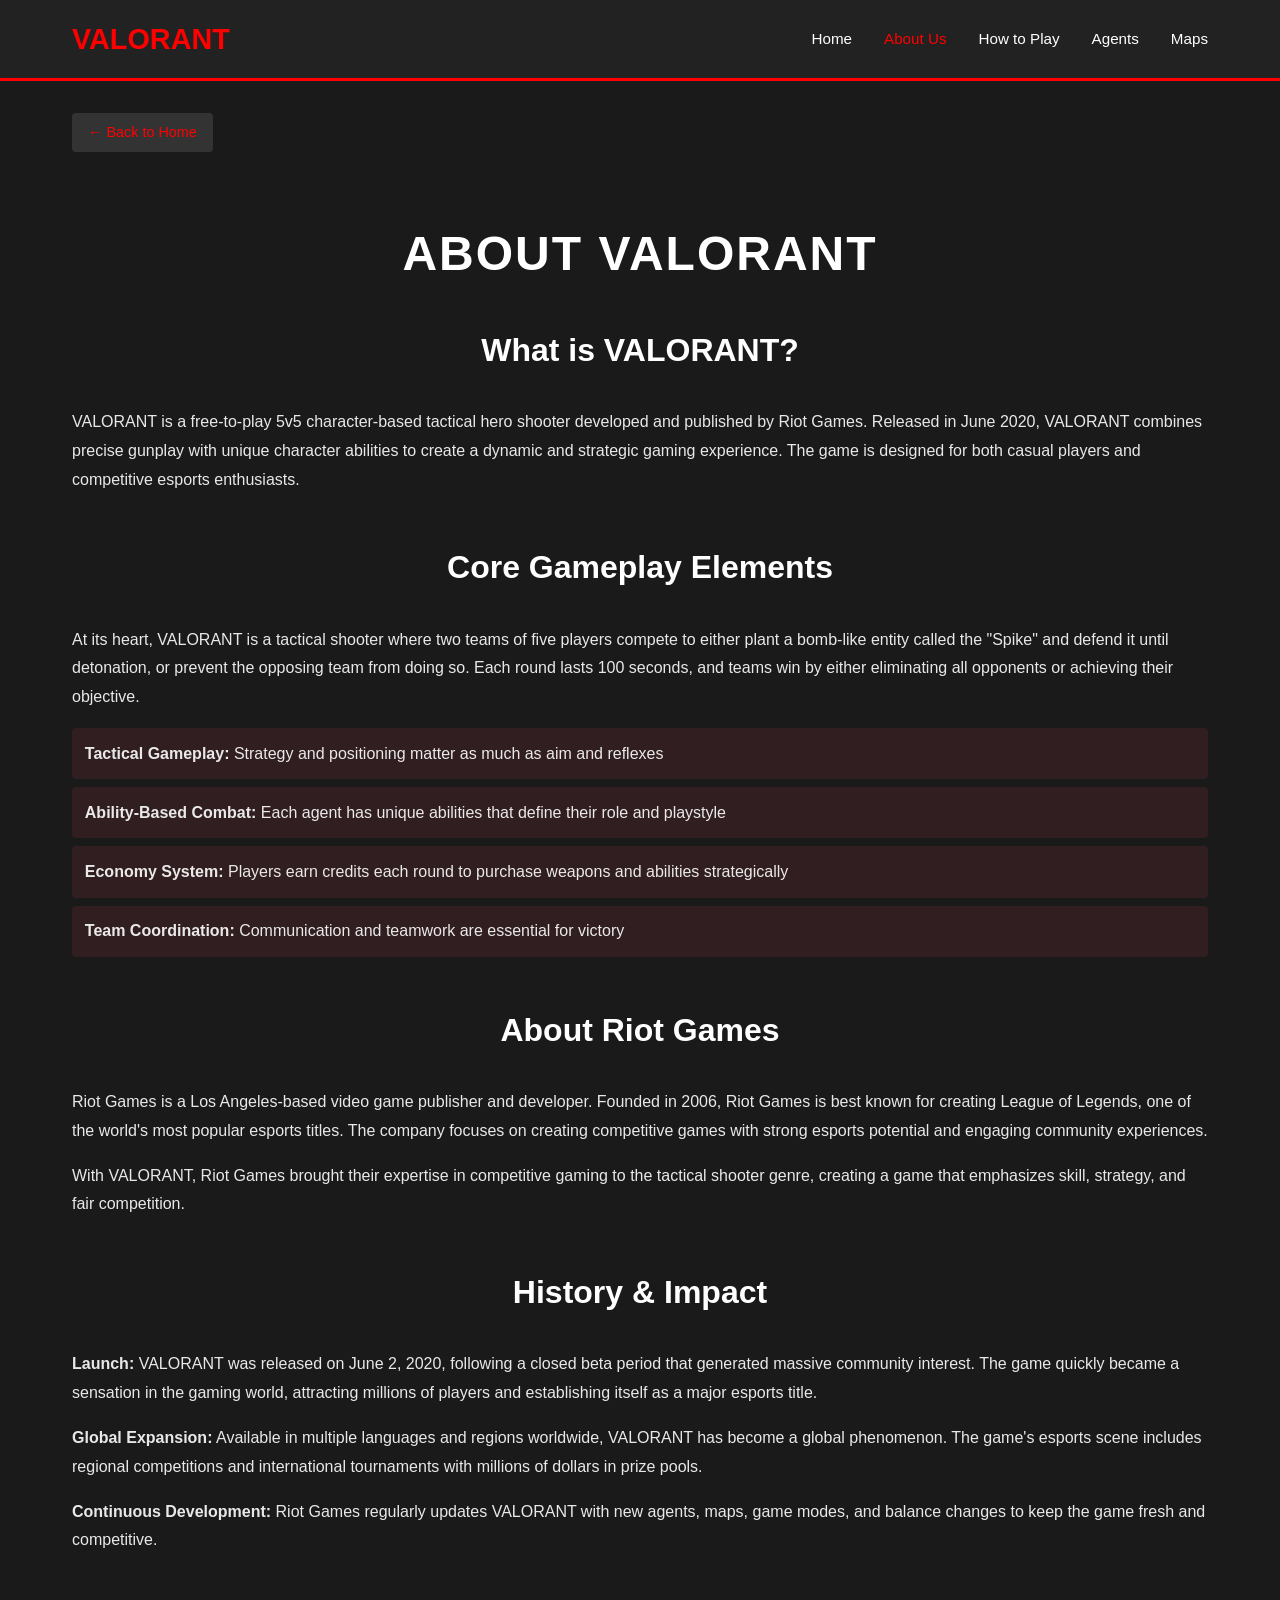
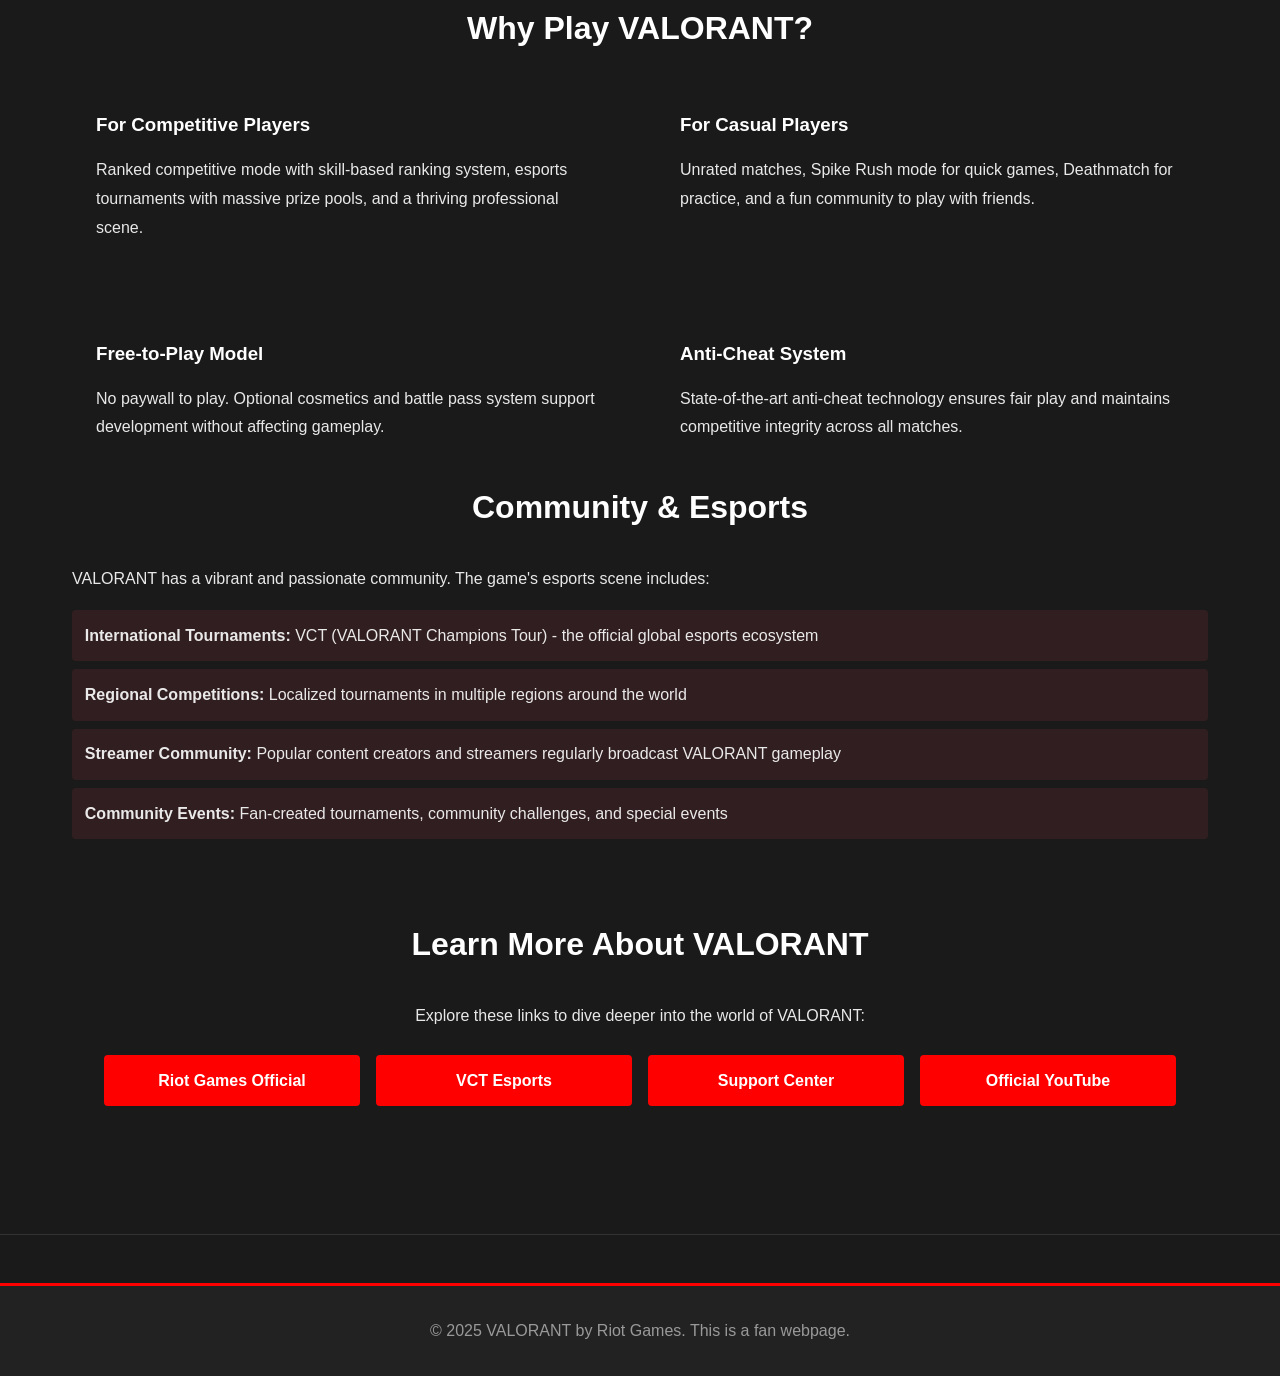
==== AboutUs.html @ f72f81d6 "changes" ====
<!DOCTYPE html>
<html lang="en">
<head>
    <meta charset="UTF-8">
    <meta name="viewport" content="width=device-width, initial-scale=1.0">
    <title>About VALORANT - Game Information</title>
    <link rel="stylesheet" href="style.css">
</head>
<body>
   
    <nav class="navbar">
        <div class="nav-container">
            <div class="logo">VALORANT</div>
            <ul class="nav-links">
                <li><a href="index.html">Home</a></li>
                <li><a href="AboutUs.html" class="active">About Us</a></li>
                <li><a href="HowToPlay.html">How to Play</a></li>
                <li><a href="Agents.html">Agents</a></li>
                <li><a href="Maps.html">Maps</a></li>
            </ul>
        </div>
    </nav>

    <main>
       
        <div class="container" style="margin-top: 2rem;">
            <a href="index.html" class="back-btn">← Back to Home</a>
        </div>

       
        <section class="about-section">
            <div class="container">
                <h1>About VALORANT</h1>

               
                <div class="about-content">
                    <h2>What is VALORANT?</h2>
                    <p>
                        VALORANT is a free-to-play 5v5 character-based tactical hero shooter developed and published by Riot Games. 
                        Released in June 2020, VALORANT combines precise gunplay with unique character abilities to create a dynamic and 
                        strategic gaming experience. The game is designed for both casual players and competitive esports enthusiasts.
                    </p>
                </div>

                
                <div class="about-content">
                    <h2>Core Gameplay Elements</h2>
                    <p>
                        At its heart, VALORANT is a tactical shooter where two teams of five players compete to either plant a bomb-like 
                        entity called the "Spike" and defend it until detonation, or prevent the opposing team from doing so. Each round 
                        lasts 100 seconds, and teams win by either eliminating all opponents or achieving their objective.
                    </p>
                    <ul class="feature-list">
                        <li><strong>Tactical Gameplay:</strong> Strategy and positioning matter as much as aim and reflexes</li>
                        <li><strong>Ability-Based Combat:</strong> Each agent has unique abilities that define their role and playstyle</li>
                        <li><strong>Economy System:</strong> Players earn credits each round to purchase weapons and abilities strategically</li>
                        <li><strong>Team Coordination:</strong> Communication and teamwork are essential for victory</li>
                    </ul>
                </div>

               
                <div class="about-content">
                    <h2>About Riot Games</h2>
                    <p>
                        Riot Games is a Los Angeles-based video game publisher and developer. Founded in 2006, Riot Games is best known 
                        for creating League of Legends, one of the world's most popular esports titles. The company focuses on creating 
                        competitive games with strong esports potential and engaging community experiences.
                    </p>
                    <p>
                        With VALORANT, Riot Games brought their expertise in competitive gaming to the tactical shooter genre, creating 
                        a game that emphasizes skill, strategy, and fair competition.
                    </p>
                </div>

             
                <div class="about-content">
                    <h2>History & Impact</h2>
                    <p>
                        <strong>Launch:</strong> VALORANT was released on June 2, 2020, following a closed beta period that generated 
                        massive community interest. The game quickly became a sensation in the gaming world, attracting millions of players 
                        and establishing itself as a major esports title.
                    </p>
                    <p>
                        <strong>Global Expansion:</strong> Available in multiple languages and regions worldwide, VALORANT has become a 
                        global phenomenon. The game's esports scene includes regional competitions and international tournaments with 
                        millions of dollars in prize pools.
                    </p>
                    <p>
                        <strong>Continuous Development:</strong> Riot Games regularly updates VALORANT with new agents, maps, game modes, 
                        and balance changes to keep the game fresh and competitive.
                    </p>
                </div>

                
                <div class="about-content">
                    <h2>Why Play VALORANT?</h2>
                    <div style="display: grid; grid-template-columns: 1fr 1fr; gap: 2rem; margin-top: 1rem;">
                        <div style="background-color: var(--light-bg); padding: 1.5rem; border-left: 4px solid var(--secondary-color); border-radius: 4px;">
                            <h3 style="color: var(--secondary-color); margin-bottom: 1rem;">For Competitive Players</h3>
                            <p>Ranked competitive mode with skill-based ranking system, esports tournaments with massive prize pools, and a thriving professional scene.</p>
                        </div>
                        <div style="background-color: var(--light-bg); padding: 1.5rem; border-left: 4px solid var(--secondary-color); border-radius: 4px;">
                            <h3 style="color: var(--secondary-color); margin-bottom: 1rem;">For Casual Players</h3>
                            <p>Unrated matches, Spike Rush mode for quick games, Deathmatch for practice, and a fun community to play with friends.</p>
                        </div>
                        <div style="background-color: var(--light-bg); padding: 1.5rem; border-left: 4px solid var(--secondary-color); border-radius: 4px;">
                            <h3 style="color: var(--secondary-color); margin-bottom: 1rem;">Free-to-Play Model</h3>
                            <p>No paywall to play. Optional cosmetics and battle pass system support development without affecting gameplay.</p>
                        </div>
                        <div style="background-color: var(--light-bg); padding: 1.5rem; border-left: 4px solid var(--secondary-color); border-radius: 4px;">
                            <h3 style="color: var(--secondary-color); margin-bottom: 1rem;">Anti-Cheat System</h3>
                            <p>State-of-the-art anti-cheat technology ensures fair play and maintains competitive integrity across all matches.</p>
                        </div>
                    </div>
           
                <div class="about-content">
                    <h2>Community & Esports</h2>
                    <p>
                        VALORANT has a vibrant and passionate community. The game's esports scene includes:
                    </p>
                    <ul class="feature-list">
                        <li><strong>International Tournaments:</strong> VCT (VALORANT Champions Tour) - the official global esports ecosystem</li>
                        <li><strong>Regional Competitions:</strong> Localized tournaments in multiple regions around the world</li>
                        <li><strong>Streamer Community:</strong> Popular content creators and streamers regularly broadcast VALORANT gameplay</li>
                        <li><strong>Community Events:</strong> Fan-created tournaments, community challenges, and special events</li>
                    </ul>
                </div>

             
                <div class="about-content" style="text-align: center; background-color: var(--light-bg); padding: 2rem; border-radius: 8px; margin-top: 2rem;">
                    <h2>Learn More About VALORANT</h2>
                    <p style="margin-bottom: 1.5rem;">Explore these links to dive deeper into the world of VALORANT:</p>
                    <div class="link-grid">
                        <a href="https://www.riotgames.com/" target="_blank" class="link-btn">Riot Games Official</a>
                        <a href="https://www.valorantesports.com/" target="_blank" class="link-btn">VCT Esports</a>
                        <a href="https://support-valorant.riotgames.com/" target="_blank" class="link-btn">Support Center</a>
                        <a href="https://www.youtube.com/c/ValorantOfficial" target="_blank" class="link-btn">Official YouTube</a>
                    </div>
                </div>
            </div>
        </section>
    </main>

    
    <footer class="footer">
        <p>&copy; 2025 VALORANT by Riot Games. This is a fan webpage.</p>
    </footer>

    <style>
        .about-section {
            background-color: var(--primary-color);
        }

        .about-section h1 {
            font-size: 3rem;
            color: var(--secondary-color);
            text-align: center;
            margin-bottom: 2rem;
            text-transform: uppercase;
            letter-spacing: 2px;
        }

        .about-content {
            margin-bottom: 3rem;
        }

        .about-content h2 {
            font-size: 2rem;
            color: var(--secondary-color);
            margin-bottom: 1rem;
            border-bottom: 2px solid var(--secondary-color);
            padding-bottom: 1rem;
        }

        .about-content p {
            font-size: 1rem;
            line-height: 1.8;
            margin-bottom: 1rem;
            color: rgba(255, 255, 255, 0.9);
        }

        .feature-list {
            list-style: none;
            margin-top: 1rem;
        }

        .feature-list li {
            padding: 0.8rem;
            margin-bottom: 0.5rem;
            background-color: rgba(253, 69, 86, 0.1);
            border-left: 4px solid var(--secondary-color);
            border-radius: 4px;
            color: rgba(255, 255, 255, 0.9);
        }

        .link-grid {
            display: grid;
            grid-template-columns: repeat(auto-fit, minmax(200px, 1fr));
            gap: 1rem;
        }
    </style>
</body>
</html>
---- style.css ----
* {
    margin: 0;
    padding: 0;
    box-sizing: border-box;
}

body {
    font-family: Arial, sans-serif;
    background-color: #1a1a1a;
    color: #ffffff;
    line-height: 1.6;
}


.navbar {
    background-color: #222222;
    border-bottom: 3px solid #ff0000;
    padding: 1rem 0;
    position: sticky;
    top: 0;
}

.nav-container {
    max-width: 1200px;
    margin: 0 auto;
    padding: 0 2rem;
    display: flex;
    justify-content: space-between;
    align-items: center;
}

.logo {
    font-size: 1.8rem;
    font-weight: bold;
    color: #ff0000;
}

.nav-links {
    list-style: none;
    display: flex;
    gap: 2rem;
}

.nav-links a {
    color: #ffffff;
    text-decoration: none;
    font-size: 0.95rem;
}

.nav-links a:hover,
.nav-links a.active {
    color: #ff0000;
}

.container {
    max-width: 1200px;
    margin: 0 auto;
    padding: 0 2rem;
}


.hero {
    background-color: #333333;
    padding: 6rem 2rem;
    text-align: center;
}

.hero-content {
    max-width: 800px;
    margin: 0 auto;
}

.hero h1 {
    font-size: 3.5rem;
    color: #ff0000;
    margin-bottom: 1rem;
}

.hero p {
    font-size: 1.3rem;
    margin-bottom: 2rem;
    color: #cccccc;
}


.btn-play {
    background-color: #ff0000;
    color: white;
    border: none;
    padding: 0.8rem 2rem;
    font-size: 1rem;
    font-weight: bold;
    cursor: pointer;
    border-radius: 4px;
}

.btn-play:hover {
    background-color: #cc0000;
}


section {
    padding: 3rem 0;
    border-bottom: 1px solid #333333;
}

section h2 {
    font-size: 2rem;
    margin-bottom: 2rem;
    color: #ff0000;
    text-align: center;
}

section p {
    font-size: 1rem;
    margin-bottom: 1.5rem;
    color: #cccccc;
}

.intro-section {
    background-color: #1a1a1a;
    text-align: center;
}

.intro-section p {
    max-width: 800px;
    margin: 0 auto;
}

.features-section {
    background-color: #252525;
}

.features-list {
    list-style: none;
    display: grid;
    grid-template-columns: repeat(auto-fit, minmax(250px, 1fr));
    gap: 2rem;
    margin: 0 auto;
}

.features-list li {
    background-color: #333333;
    padding: 1.5rem;
    border-left: 4px solid #ff0000;
    font-size: 1rem;
}

.table-section {
    background-color: #252525;
}

.game-modes-table {
    width: 100%;
    border-collapse: collapse;
    margin-top: 2rem;
    background-color: #1a1a1a;
    border: 1px solid #333333;
}

.game-modes-table thead {
    background-color: #ff0000;
    color: white;
}

.game-modes-table th,
.game-modes-table td {
    padding: 1rem;
    text-align: left;
    border-bottom: 1px solid #333333;
}

.game-modes-table th {
    font-weight: bold;
}

.links-section {
    background-color: #1a1a1a;
}

.links-grid {
    display: grid;
    grid-template-columns: repeat(auto-fit, minmax(200px, 1fr));
    gap: 1.5rem;
    margin-top: 2rem;
}

.link-btn {
    display: inline-block;
    background-color: #ff0000;
    color: white;
    padding: 0.8rem 1.5rem;
    text-decoration: none;
    text-align: center;
    border-radius: 4px;
    font-weight: bold;
}

.link-btn:hover {
    background-color: #cc0000;
}

.video-section {
    background-color: #252525;
}

.video-container {
    width: 100%;
    max-width: 800px;
    margin: 2rem auto;
    text-align: center;
}

.video-container img {
    width: 100%;
    border-radius: 4px;
}

.video-placeholder {
    width: 100%;
    height: 450px;
    background-color: #333333;
    border: 2px dashed #666666;
    border-radius: 4px;
    display: flex;
    flex-direction: column;
    align-items: center;
    justify-content: center;
    margin: 1.5rem 0;
    color: #999999;
}


.back-btn {
    display: inline-block;
    background-color: #333333;
    color: #ff0000;
    padding: 0.5rem 1rem;
    text-decoration: none;
    border-radius: 4px;
    font-size: 0.9rem;
    margin-bottom: 1rem;
}

.back-btn:hover {
    background-color: #444444;
}


.footer {
    background-color: #222222;
    border-top: 3px solid #ff0000;
    text-align: center;
    padding: 2rem;
    color: #999999;
    margin-top: 3rem;
}


.about-section {
    background-color: #1a1a1a;
}

.about-section h1 {
    font-size: 3rem;
    color: #ff0000;
    text-align: center;
    margin-bottom: 2rem;
}

.about-content {
    margin-bottom: 3rem;
}

.about-content h2 {
    font-size: 1.8rem;
    color: #ff0000;
    margin-bottom: 1rem;
    border-bottom: 2px solid #ff0000;
    padding-bottom: 0.5rem;
}

.about-content p {
    font-size: 1rem;
    line-height: 1.8;
    margin-bottom: 1rem;
    color: #cccccc;
}

.feature-list {
    list-style: none;
    margin-top: 1rem;
}

.feature-list li {
    padding: 0.8rem;
    margin-bottom: 0.5rem;
    background-color: #252525;
    border-left: 4px solid #ff0000;
    color: #cccccc;
}


.how-to-play-section {
    background-color: #1a1a1a;
}

.how-to-play-section h1 {
    font-size: 3rem;
    color: #ff0000;
    text-align: center;
    margin-bottom: 2rem;
}

.guide-content {
    margin-bottom: 3rem;
}

.guide-content h2 {
    font-size: 1.8rem;
    color: #ff0000;
    margin-bottom: 1rem;
    border-bottom: 2px solid #ff0000;
    padding-bottom: 0.5rem;
}

.guide-content p {
    font-size: 1rem;
    line-height: 1.8;
    margin-bottom: 1rem;
    color: #cccccc;
}

.guide-list {
    list-style: none;
    margin-top: 1rem;
}

.guide-list li {
    padding: 0.8rem;
    margin-bottom: 0.5rem;
    background-color: #252525;
    border-left: 4px solid #ff0000;
    color: #cccccc;
}


.agents-section {
    background-color: #1a1a1a;
}

.agents-section h1 {
    font-size: 3rem;
    color: #ff0000;
    text-align: center;
    margin-bottom: 2rem;
}

.role-legend {
    display: flex;
    justify-content: center;
    flex-wrap: wrap;
    gap: 2rem;
    margin: 2rem 0;
    background-color: #252525;
    padding: 1.5rem;
    border-radius: 4px;
}

.legend-item {
    display: flex;
    align-items: center;
    gap: 0.5rem;
    font-weight: bold;
    font-size: 1rem;
}

.legend-dot {
    width: 20px;
    height: 20px;
    border-radius: 50%;
    display: inline-block;
}

.agent-grid {
    display: grid;
    grid-template-columns: repeat(auto-fill, minmax(220px, 1fr));
    gap: 2rem;
    margin-top: 2rem;
}

.agent-card {
    background-color: #252525;
    border-radius: 4px;
    overflow: hidden;
    border: 1px solid #333333;
}

.agent-image {
    width: 100%;
    height: 200px;
    background-color: #333333;
    display: flex;
    align-items: center;
    justify-content: center;
    color: #666666;
    font-size: 0.9rem;
}

.agent-image img {
    width: 100%;
    height: 100%;
    object-fit: cover;
}

.agent-info {
    padding: 1rem;
}

.agent-name {
    font-size: 1.2rem;
    font-weight: bold;
    margin-bottom: 0.5rem;
    color: #ff0000;
}

.agent-role {
    display: inline-block;
    padding: 0.3rem 0.8rem;
    border-radius: 4px;
    font-size: 0.85rem;
    font-weight: bold;
    margin-bottom: 1rem;
}

.role-duelist {
    background-color: #ff4d6d;
    color: white;
}

.role-initiator {
    background-color: #4d79ff;
    color: white;
}

.role-controller {
    background-color: #ffa500;
    color: white;
}

.role-sentinel {
    background-color: #1db954;
    color: white;
}

.agent-abilities {
    font-size: 0.9rem;
    color: #cccccc;
}

.agent-abilities p {
    margin-bottom: 0.5rem;
}


.maps-section {
    background-color: #1a1a1a;
}

.maps-section h1 {
    font-size: 3rem;
    color: #ff0000;
    text-align: center;
    margin-bottom: 2rem;
}

.map-group {
    margin-bottom: 3rem;
    background-color: #252525;
    padding: 2rem;
    border-radius: 4px;
    border-left: 4px solid #ff0000;
}

.map-header {
    display: flex;
    justify-content: space-between;
    align-items: center;
    margin-bottom: 1.5rem;
    padding-bottom: 1rem;
    border-bottom: 2px solid #ff0000;
}

.map-header h2 {
    font-size: 1.8rem;
    color: #ff0000;
    margin: 0;
}

.map-type {
    background-color: #ff0000;
    color: white;
    padding: 0.4rem 0.8rem;
    border-radius: 4px;
    font-size: 0.85rem;
    font-weight: bold;
}

.map-details {
    display: grid;
    grid-template-columns: 1fr 1fr;
    gap: 2rem;
}

.map-image-placeholder {
    width: 100%;
    height: 300px;
    background-color: #333333;
    border: 2px dashed #666666;
    border-radius: 4px;
    display: flex;
    align-items: center;
    justify-content: center;
    color: #666666;
}

.map-description-box {
    color: #cccccc;
}

.map-description-box p {
    margin-bottom: 1rem;
    line-height: 1.8;
}


.platform-section {
    background-color: #252525;
    min-height: 80vh;
    padding: 3rem 0;
}

.platform-section h1 {
    font-size: 3rem;
    color: #ff0000;
    text-align: center;
    margin-bottom: 2rem;
}

.platform-grid {
    display: grid;
    grid-template-columns: repeat(auto-fit, minmax(250px, 1fr));
    gap: 2rem;
    margin: 2rem 0;
}

.platform-card {
    background-color: #1a1a1a;
    padding: 2rem;
    border-radius: 4px;
    border: 1px solid #333333;
    text-align: center;
}

.platform-icon {
    font-size: 4rem;
    margin-bottom: 1rem;
}

.platform-card h2 {
    color: #ff0000;
    margin-bottom: 1rem;
    font-size: 1.5rem;
}

.platform-card p {
    color: #cccccc;
    margin-bottom: 1.5rem;
}

.btn-platform {
    background-color: #ff0000;
    color: white;
    border: none;
    padding: 0.8rem 1.5rem;
    border-radius: 4px;
    font-weight: bold;
    cursor: pointer;
    font-size: 0.9rem;
}

.btn-platform:hover:not(:disabled) {
    background-color: #cc0000;
}

.btn-platform:disabled {
    background-color: #666666;
    cursor: not-allowed;
}


.tutorial-section {
    background-color: #1a1a1a;
}

.tutorial-section h1 {
    font-size: 3rem;
    color: #ff0000;
    text-align: center;
    margin-bottom: 2rem;
}

.tutorial-card {
    background-color: #252525;
    padding: 2rem;
    border-radius: 4px;
    margin-bottom: 2rem;
    border-left: 4px solid #ff0000;
}

.tutorial-card h2 {
    font-size: 1.5rem;
    color: #ff0000;
    margin-bottom: 1rem;
}

.tutorial-card p {
    color: #cccccc;
    margin-bottom: 1rem;
}

.tutorial-info {
    background-color: #333333;
    padding: 1rem;
    border-radius: 4px;
    border-left: 4px solid #ff0000;
}

.tutorial-info p {
    color: #cccccc;
    margin-bottom: 0.5rem;
}

.resource-link {
    display: block;
    background-color: #ff0000;
    color: white;
    padding: 1rem;
    text-decoration: none;
    border-radius: 4px;
    font-weight: bold;
    text-align: center;
    margin-bottom: 0.5rem;
}

.resource-link:hover {
    background-color: #cc0000;
}


@media (max-width: 768px) {
    .nav-links {
        gap: 1rem;
        flex-direction: column;
    }

    .hero h1 {
        font-size: 2rem;
    }

    .hero p {
        font-size: 1rem;
    }

    .map-details {
        grid-template-columns: 1fr;
    }

    .platform-grid {
        grid-template-columns: 1fr;
    }

    .agent-grid {
        grid-template-columns: repeat(auto-fill, minmax(180px, 1fr));
    }
}
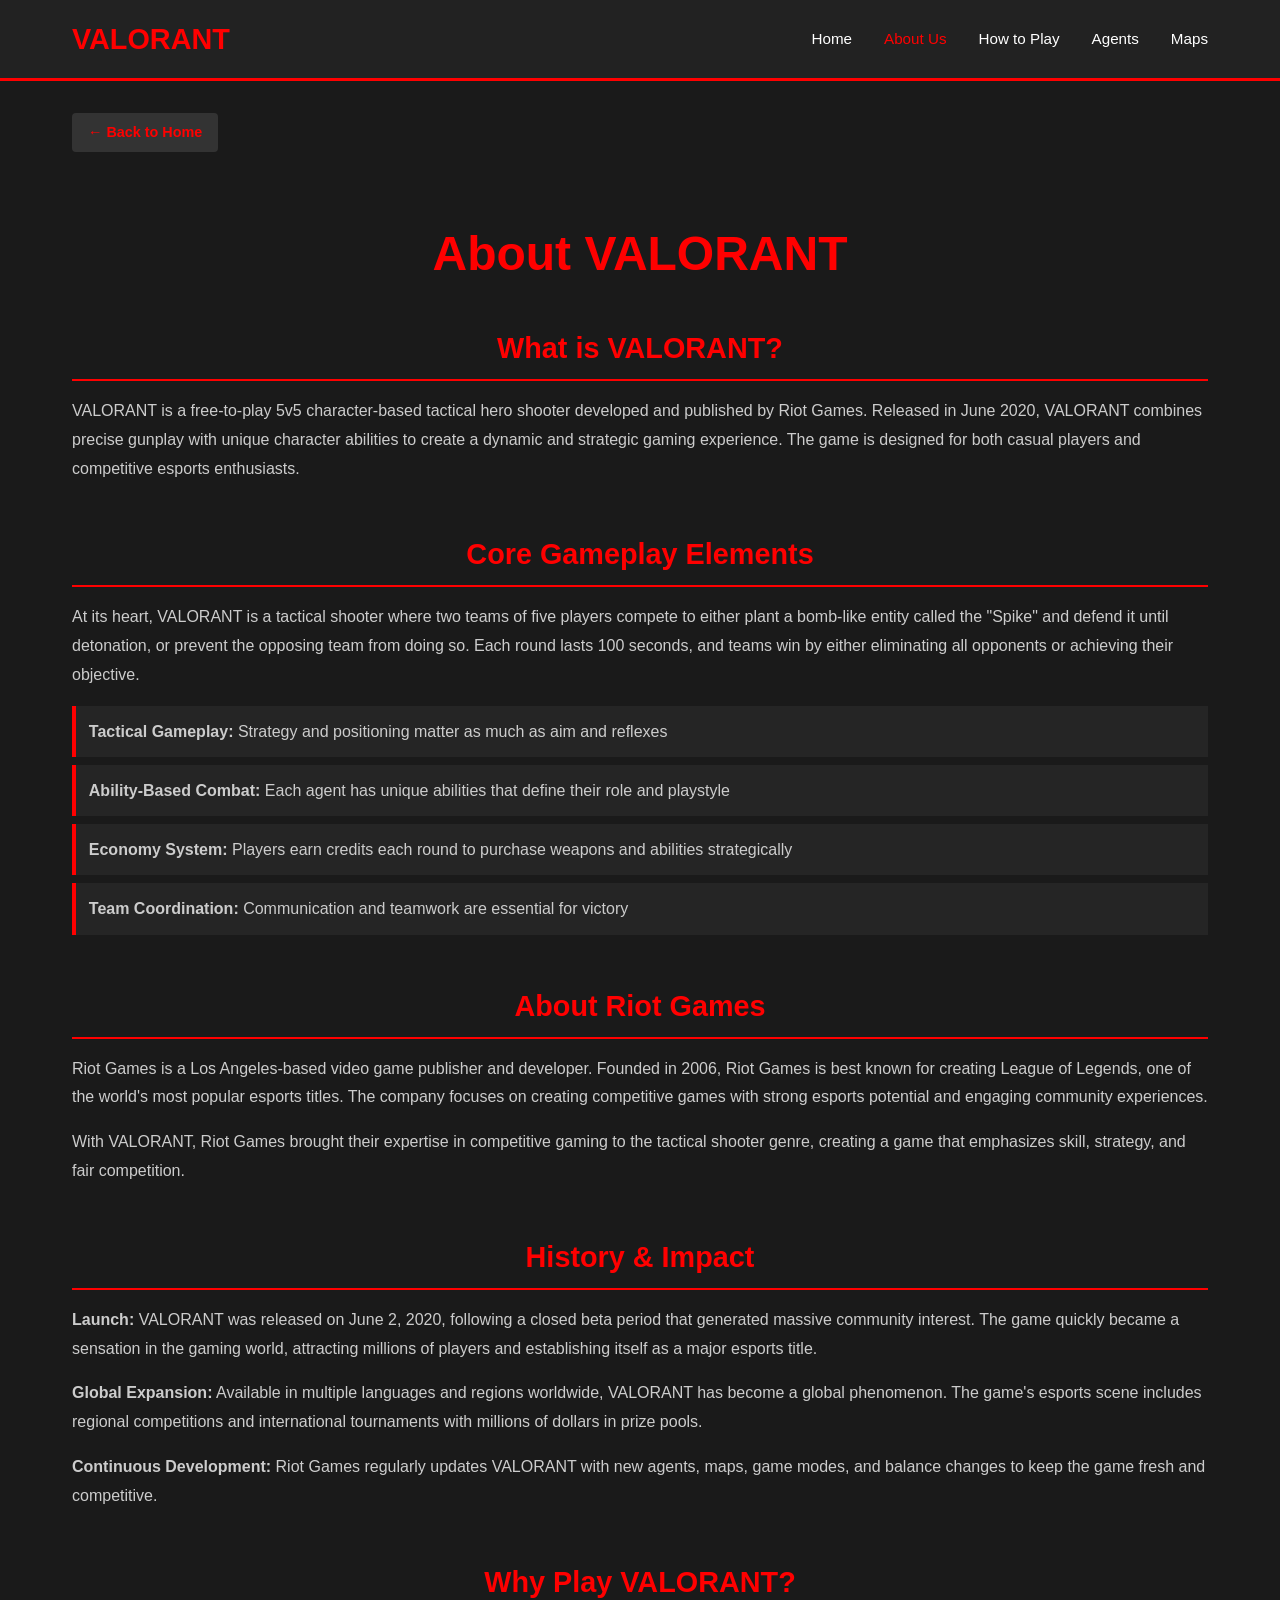
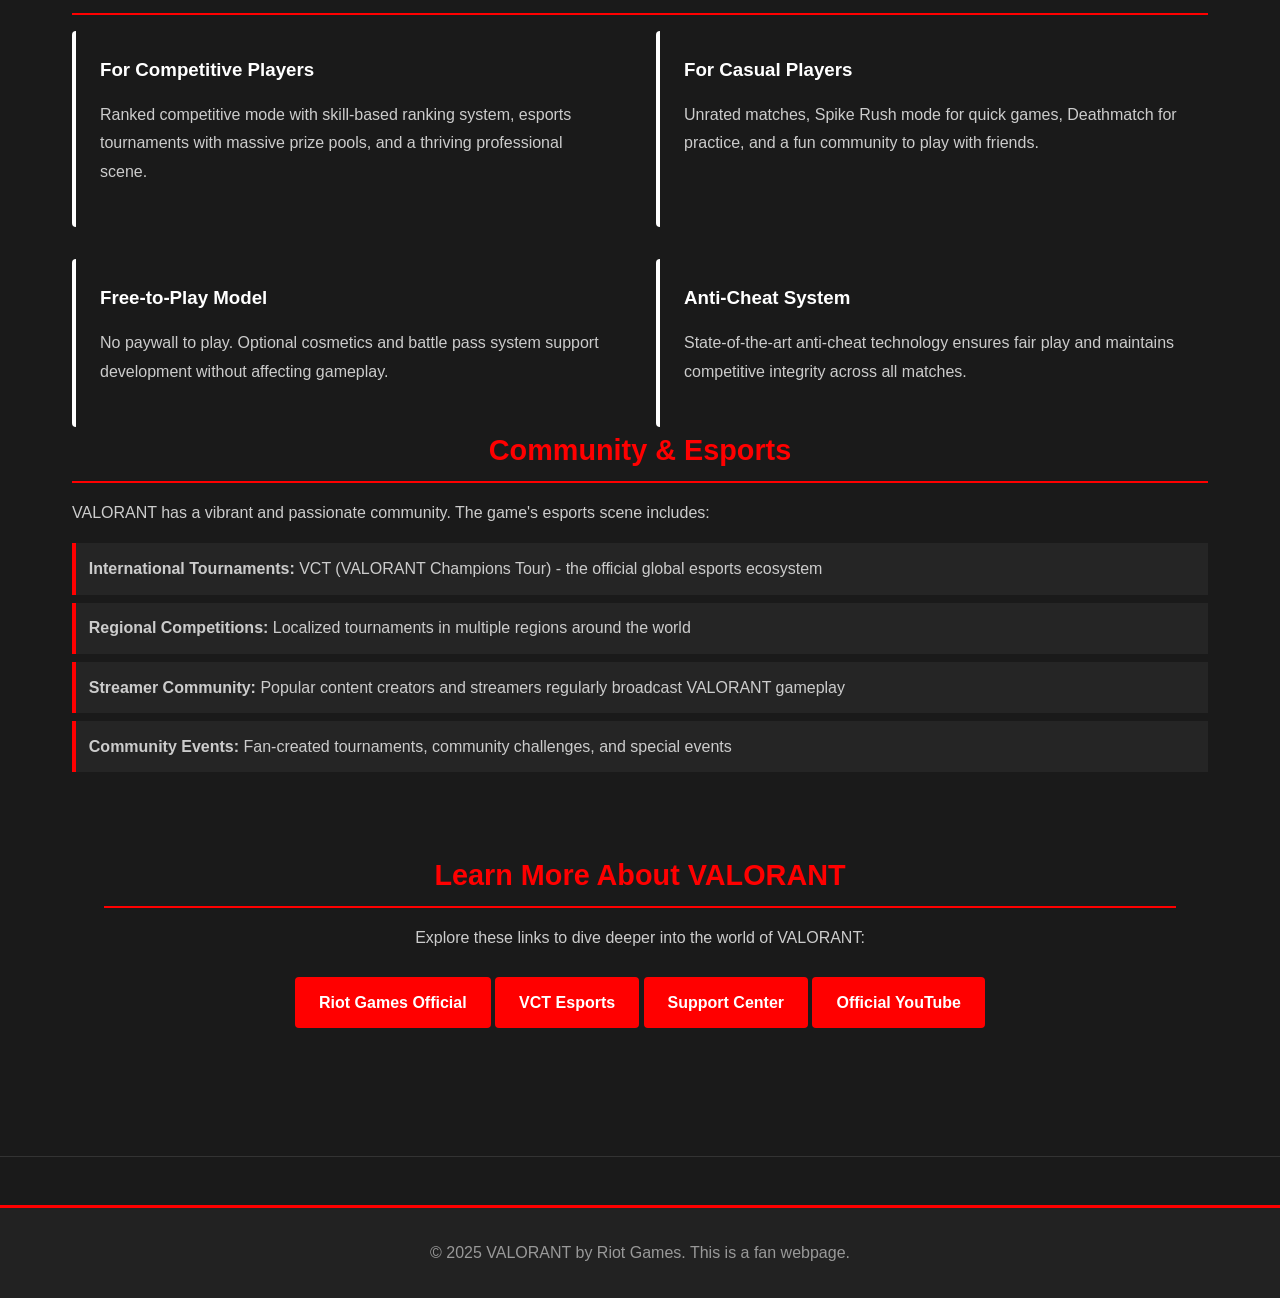
==== commit a9a5159b: "dada" ====
--- a/AboutUs.html
+++ b/AboutUs.html
@@ -95,20 +95,20 @@
                 <div class="about-content">
                     <h2>Why Play VALORANT?</h2>
                     <div style="display: grid; grid-template-columns: 1fr 1fr; gap: 2rem; margin-top: 1rem;">
-                        <div style="background-color: var(--light-bg); padding: 1.5rem; border-left: 4px solid var(--secondary-color); border-radius: 4px;">
-                            <h3 style="color: var(--secondary-color); margin-bottom: 1rem;">For Competitive Players</h3>
+                        <div style="background-color:; padding: 1.5rem; border-left: 4px solid; border-radius: 4px;">
+                            <h3 style="color: ; margin-bottom: 1rem;">For Competitive Players</h3>
                             <p>Ranked competitive mode with skill-based ranking system, esports tournaments with massive prize pools, and a thriving professional scene.</p>
                         </div>
-                        <div style="background-color: var(--light-bg); padding: 1.5rem; border-left: 4px solid var(--secondary-color); border-radius: 4px;">
-                            <h3 style="color: var(--secondary-color); margin-bottom: 1rem;">For Casual Players</h3>
+                        <div style="background-color: ; padding: 1.5rem; border-left: 4px solid ; border-radius: 4px;">
+                            <h3 style="color: ; margin-bottom: 1rem;">For Casual Players</h3>
                             <p>Unrated matches, Spike Rush mode for quick games, Deathmatch for practice, and a fun community to play with friends.</p>
                         </div>
-                        <div style="background-color: var(--light-bg); padding: 1.5rem; border-left: 4px solid var(--secondary-color); border-radius: 4px;">
-                            <h3 style="color: var(--secondary-color); margin-bottom: 1rem;">Free-to-Play Model</h3>
+                        <div style="background-color: ; padding: 1.5rem; border-left: 4px solid ; border-radius: 4px;">
+                            <h3 style="color: ; margin-bottom: 1rem;">Free-to-Play Model</h3>
                             <p>No paywall to play. Optional cosmetics and battle pass system support development without affecting gameplay.</p>
                         </div>
-                        <div style="background-color: var(--light-bg); padding: 1.5rem; border-left: 4px solid var(--secondary-color); border-radius: 4px;">
-                            <h3 style="color: var(--secondary-color); margin-bottom: 1rem;">Anti-Cheat System</h3>
+                        <div style="background-color: ; padding: 1.5rem; border-left: 4px solid ; border-radius: 4px;">
+                            <h3 style="color: ; margin-bottom: 1rem;">Anti-Cheat System</h3>
                             <p>State-of-the-art anti-cheat technology ensures fair play and maintains competitive integrity across all matches.</p>
                         </div>
                     </div>
@@ -127,7 +127,7 @@
                 </div>
 
              
-                <div class="about-content" style="text-align: center; background-color: var(--light-bg); padding: 2rem; border-radius: 8px; margin-top: 2rem;">
+                <div class="about-content" style="text-align: center; background-color: ; padding: 2rem; border-radius: 8px; margin-top: 2rem;">
                     <h2>Learn More About VALORANT</h2>
                     <p style="margin-bottom: 1.5rem;">Explore these links to dive deeper into the world of VALORANT:</p>
                     <div class="link-grid">
@@ -146,58 +146,7 @@
         <p>&copy; 2025 VALORANT by Riot Games. This is a fan webpage.</p>
     </footer>
 
-    <style>
-        .about-section {
-            background-color: var(--primary-color);
-        }
-
-        .about-section h1 {
-            font-size: 3rem;
-            color: var(--secondary-color);
-            text-align: center;
-            margin-bottom: 2rem;
-            text-transform: uppercase;
-            letter-spacing: 2px;
-        }
-
-        .about-content {
-            margin-bottom: 3rem;
-        }
-
-        .about-content h2 {
-            font-size: 2rem;
-            color: var(--secondary-color);
-            margin-bottom: 1rem;
-            border-bottom: 2px solid var(--secondary-color);
-            padding-bottom: 1rem;
-        }
-
-        .about-content p {
-            font-size: 1rem;
-            line-height: 1.8;
-            margin-bottom: 1rem;
-            color: rgba(255, 255, 255, 0.9);
-        }
-
-        .feature-list {
-            list-style: none;
-            margin-top: 1rem;
-        }
-
-        .feature-list li {
-            padding: 0.8rem;
-            margin-bottom: 0.5rem;
-            background-color: rgba(253, 69, 86, 0.1);
-            border-left: 4px solid var(--secondary-color);
-            border-radius: 4px;
-            color: rgba(255, 255, 255, 0.9);
-        }
-
-        .link-grid {
-            display: grid;
-            grid-template-columns: repeat(auto-fit, minmax(200px, 1fr));
-            gap: 1rem;
-        }
-    </style>
 </body>
 </html>
+</body>
+</html>
--- a/style.css
+++ b/style.css
@@ -3,6 +3,12 @@
     margin: 0;
     padding: 0;
     box-sizing: border-box;
+}
+
+:root {
+    --primary-color: #1a1a1a;
+    --secondary-color: #ff0000;
+    --light-bg: #252525;
 }
 
 body {
@@ -53,6 +59,23 @@
     color: #ff0000;
 }
 
+
+.back-btn-container {
+    text-align: center;
+    margin: 1.25rem 0;
+}
+.back-btn {
+    display: inline-block;
+    padding: 0.5rem 1rem;
+    background: var(--secondary-color);
+    color: #fff;
+    text-decoration: none;
+    border-radius: 6px;
+    font-weight: 600;
+}
+.back-btn:hover {
+    background: #cc0000;
+}
 .container {
     max-width: 1200px;
     margin: 0 auto;
